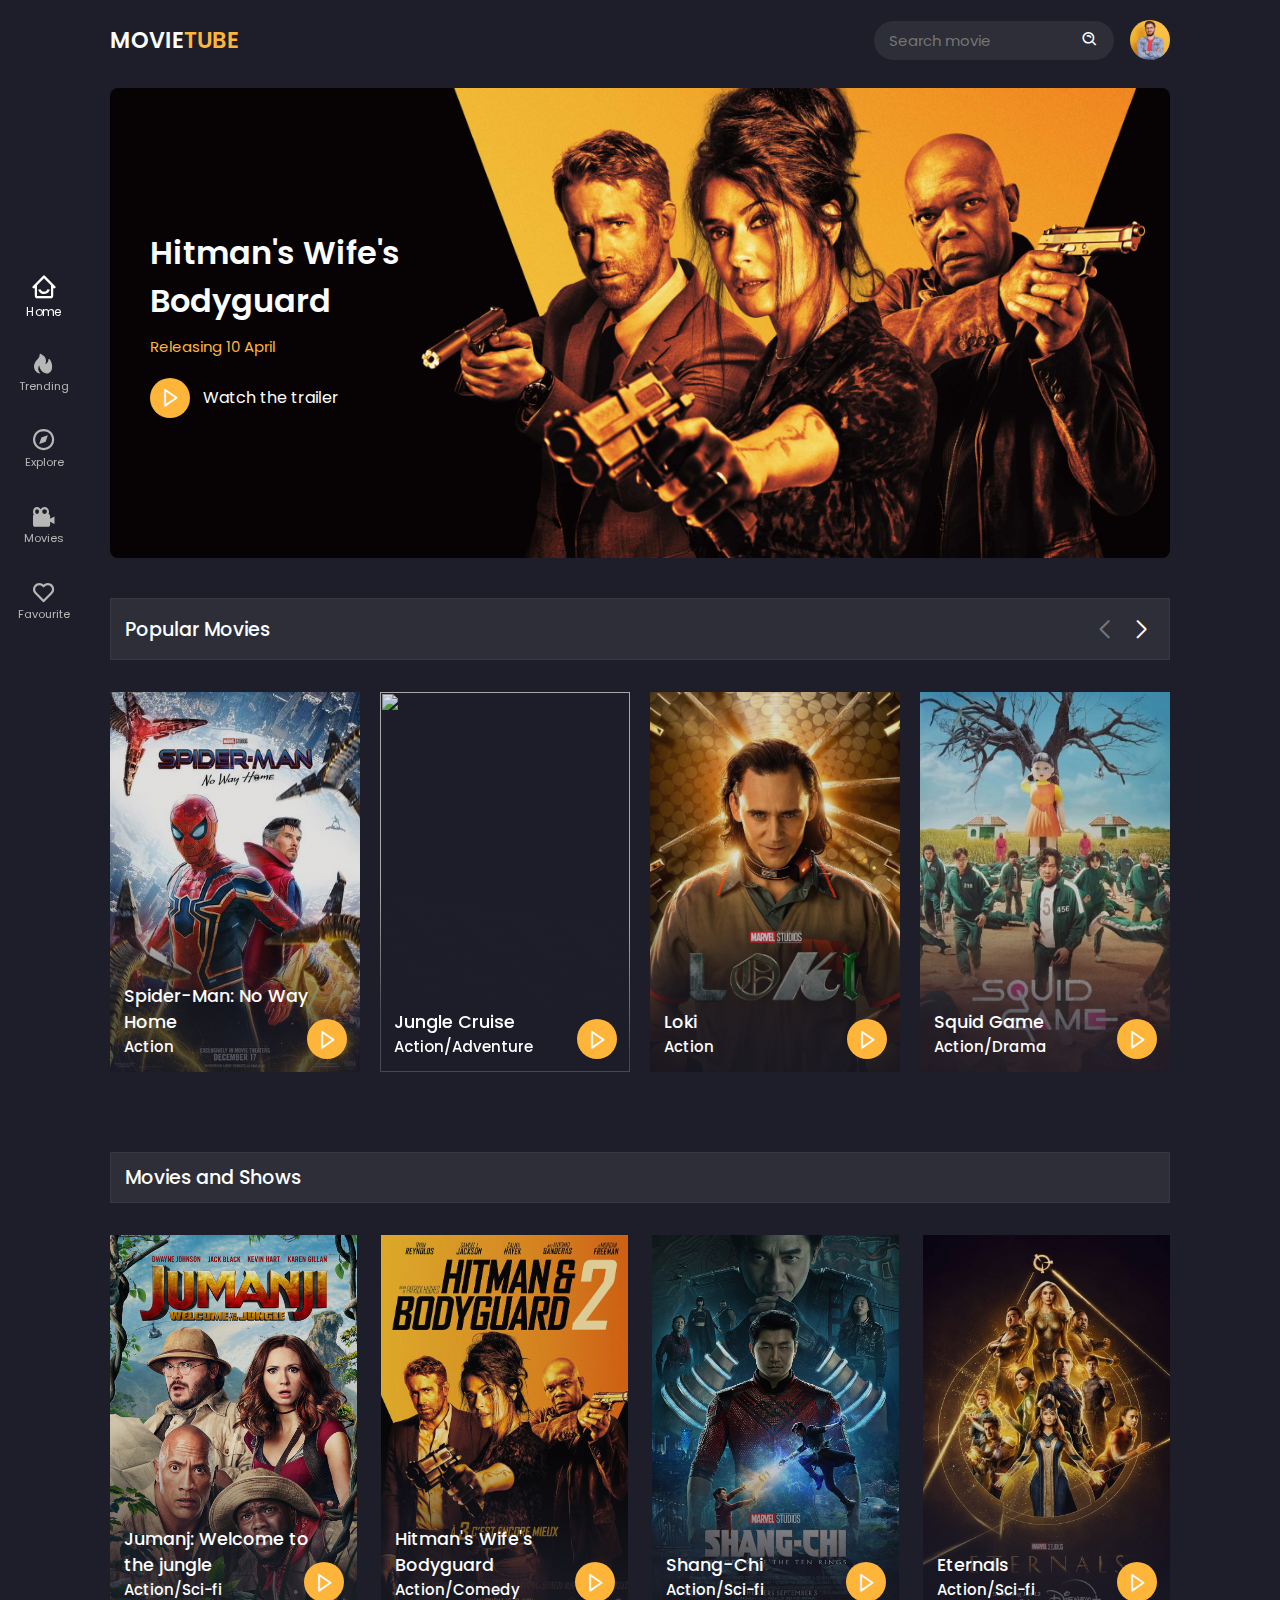
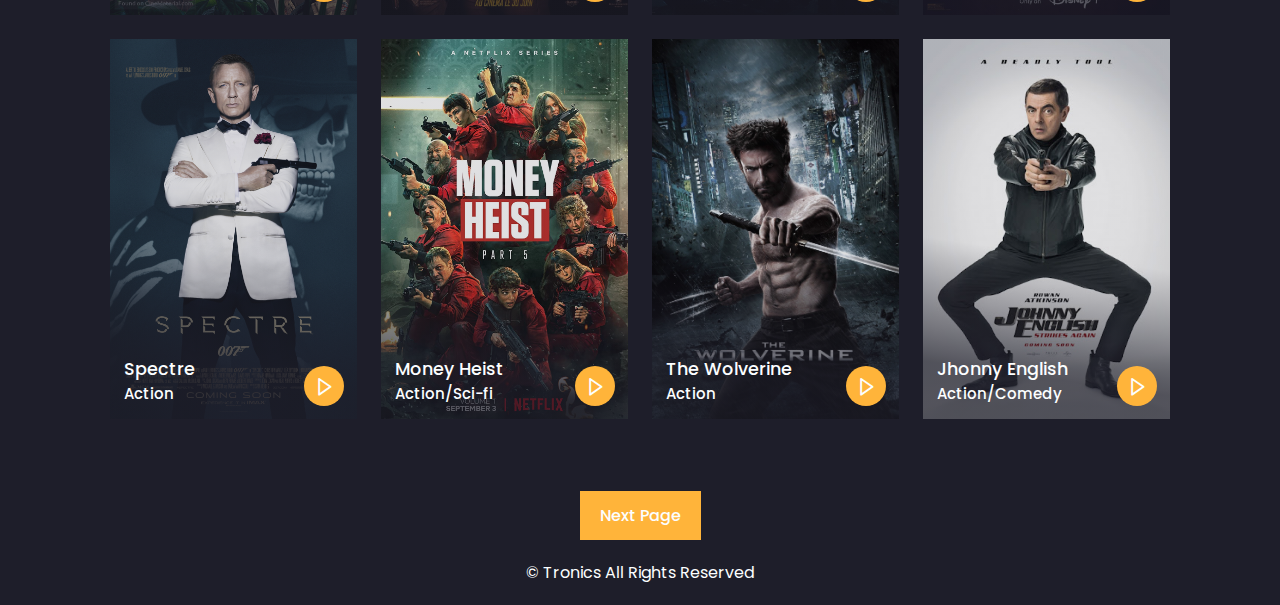
==== movieCaster/index.html @ a9ecf0af "movie caster project" ====
<!DOCTYPE html>
<html lang="en">
<head>
    <meta charset="UTF-8">
    <meta http-equiv="X-UA-Compatible" content="IE=edge">
    <meta name="viewport" content="width=device-width, initial-scale=1.0">
    <title>Responsive movies website</title>
    <!-- link to css -->
    <link rel="stylesheet" href="./css/style.css">
    <!-- link swiper css -->
    <link rel="stylesheet" href="./css/swiper-bundle.min.css">
    <!-- link fav-icon png -->
    <link rel="shortcut icon" href="img/fav-icon.png" type="image/x-icon">
    <!-- box icons -->
    <link href='https://unpkg.com/boxicons@2.1.4/css/boxicons.min.css' rel='stylesheet'>
</head>
<body>

    <!-- header -->
    <header>
        <!-- nav -->
        <div class="nav container">
            <a href="index.html" class="logo">
                movie<span>tube</span>
            </a>
            <!-- search box -->

            <div class="search-box">
                <input type="search" name="" id="search-input" placeholder="Search movie">
                <i class='bx bx-search-alt'></i>
            </div>
            <!-- user -->

            <a href="#" class="user">
                <img src="img/user.jpg" alt="" class="user-img">
            </a>
            <!-- nav bar -->

            <div class="navbar">
                <a href="#home" class="nav-link nav-active">
                    <i class='bx bx-home-smile'></i>
                    <span class="nav-link-title">Home</span>
                </a>
                <a href="#popular" class="nav-link">
                    <i class='bx bxs-hot'></i>
                    <span class="nav-link-title">Trending</span>
                </a>
                <a href="#movies" class="nav-link">
                    <i class='bx bx-compass'></i>
                    <span class="nav-link-title">Explore</span>
                </a>
                <a href="play-page.html" class="nav-link">
                    <i class='bx bxs-camera-movie' ></i>
                    <span class="nav-link-title">Movies</span>
                </a>
                <a href="#home" class="nav-link">
                    <i class='bx bx-heart' ></i>
                    <span class="nav-link-title">Favourite</span>
                </a>
            </div>
        </div>
    </header>

    <!-- home -->

    <section class="home container" id="home">
        <!-- hero image -->
        <img src="img/home-background.png" alt="" class="home-img">
        <!-- hero text -->
        <div class="home-text">
            <h1 class="home-title">
                Hitman's Wife's <br> Bodyguard
            </h1>
            <p>Releasing 10 April</p>
            <a href="#" class="watch-btn">
                <i class='bx bx-right-arrow' ></i>
                <span>Watch the trailer</span>
            </a>
        </div>
    </section>

    <!-- home end -->
    <!-- popular section start-->
    <section class="popular container" id="popular">
        <!-- heading -->
        <div class="heading">
            <h2 class="heading-title">Popular Movies</h2>
            <!-- swiper buttons -->
            <div class="swiper-btn">
              <div class="swiper-button-prev"></div>
              <div class="swiper-button-next"></div>
            </div>
        </div>
        <!-- content -->
        <div class="popular-content swiper">
            <div class="swiper-wrapper">
                <!-- movie box 1 -->
                <div class="swiper-slide">
                    <div class="movie-box">
                        <img src="img/popular-movie-1.jpg" alt="" class="movie-box-img">
                        <div class="box-text">
                            <h2 class="movie-title">Spider-Man: No Way Home</h2>
                            <span class="movie-type">Action</span>
                            <a href="#" class="watch-btn play-btn">
                                <i class='bx bx-right-arrow' ></i>
                            </a>
                        </div>
                    </div>
                </div>
                <!-- movie box 2 -->
                <div class="swiper-slide">
                    <div class="movie-box">
                        <img src="img/popular-movie-2.jpg" alt="" class="movie-box-img">
                        <div class="box-text">
                            <h2 class="movie-title">Jungle Cruise</h2>
                            <span class="movie-type">Action/Adventure</span>
                            <a href="#" class="watch-btn play-btn">
                                <i class='bx bx-right-arrow' ></i>
                            </a>
                        </div>
                    </div>
                </div>
                <!-- movie box 3 -->
                <div class="swiper-slide">
                    <div class="movie-box">
                        <img src="img/popular-movie-3.jpg" alt="" class="movie-box-img">
                        <div class="box-text">
                            <h2 class="movie-title">Loki</h2>
                            <span class="movie-type">Action</span>
                            <a href="#" class="watch-btn play-btn">
                                <i class='bx bx-right-arrow' ></i>
                            </a>
                        </div>
                    </div>
                </div>
                <!-- movie box 4 -->
                <div class="swiper-slide">
                    <div class="movie-box">
                        <img src="img/popular-movie-4.jpg" alt="" class="movie-box-img">
                        <div class="box-text">
                            <h2 class="movie-title">Squid Game</h2>
                            <span class="movie-type">Action/Drama</span>
                            <a href="#" class="watch-btn play-btn">
                                <i class='bx bx-right-arrow' ></i>
                            </a>
                        </div>
                    </div>
                </div>
                <!-- movie box 5 -->
                <div class="swiper-slide">
                    <div class="movie-box">
                        <img src="img/popular-movie-5.jpg" alt="" class="movie-box-img">
                        <div class="box-text">
                            <h2 class="movie-title">The Falcon and The Winter Soldier</h2>
                            <span class="movie-type">Action</span>
                            <a href="#" class="watch-btn play-btn">
                                <i class='bx bx-right-arrow' ></i>
                            </a>
                        </div>
                    </div>
                </div>
                <!-- movie box 6 -->
                <div class="swiper-slide">
                    <div class="movie-box">
                        <img src="img/popular-movie-6.jpg" alt="" class="movie-box-img">
                        <div class="box-text">
                            <h2 class="movie-title">Hawkeye</h2>
                            <span class="movie-type">Action</span>
                            <a href="#" class="watch-btn play-btn">
                                <i class='bx bx-right-arrow' ></i>
                            </a>
                        </div>
                    </div>
                </div>
                <!-- movie box 7 -->
                <div class="swiper-slide">
                    <div class="movie-box">
                        <img src="img/popular-movie-7.jpg" alt="" class="movie-box-img">
                        <div class="box-text">
                            <h2 class="movie-title">Agents of S.H.I.E.L.D</h2>
                            <span class="movie-type">Action</span>
                            <a href="#" class="watch-btn play-btn">
                                <i class='bx bx-right-arrow' ></i>
                            </a>
                        </div>
                    </div>
                </div>
                <!-- movie box 8 -->
                <div class="swiper-slide">
                    <div class="movie-box">
                        <img src="img/popular-movie-8.jpg" alt="" class="movie-box-img">
                        <div class="box-text">
                            <h2 class="movie-title">The Flash</h2>
                            <span class="movie-type">Action/Sci-fi</span>
                            <a href="#" class="watch-btn play-btn">
                                <i class='bx bx-right-arrow' ></i>
                            </a>
                        </div>
                    </div>
                </div>

              </div>
              
        </div>
    </section>
    <!-- popular section end-->
    <!-- Movies section start-->
    <section class="movies container" id="movies">
        <!-- heading -->
        <div class="heading">
            <h2 class="heading-title">Movies and Shows</h2>
        </div>
        <!-- movie content -->
        <div class="movies-content">
            <!-- movie box 1 -->
            <div class="movie-box">
                <img src="img/movie-1.jpg" alt="" class="movie-box-img">
                <div class="box-text">
                    <h2 class="movie-title">Jumanj: Welcome to the jungle</h2>
                    <span class="movie-type">Action/Sci-fi</span>
                    <a href="play-page.html" class="watch-btn play-btn">
                        <i class='bx bx-right-arrow' ></i>
                    </a>
                </div>
            </div>
            <!-- movie box 2 -->
            <div class="movie-box">
                <img src="img/movie-2.jpg" alt="" class="movie-box-img">
                <div class="box-text">
                    <h2 class="movie-title">Hitman's Wife's Bodyguard</h2>
                    <span class="movie-type">Action/Comedy</span>
                    <a href="#" class="watch-btn play-btn">
                        <i class='bx bx-right-arrow' ></i>
                    </a>
                </div>
            </div>
            <!-- movie box 3 -->
            <div class="movie-box">
                <img src="img/movie-3.jpg" alt="" class="movie-box-img">
                <div class="box-text">
                    <h2 class="movie-title">Shang-Chi</h2>
                    <span class="movie-type">Action/Sci-fi</span>
                    <a href="#" class="watch-btn play-btn">
                        <i class='bx bx-right-arrow' ></i>
                    </a>
                </div>
            </div>
            <!-- movie box 4 -->
            <div class="movie-box">
                <img src="img/movie-4.jpg" alt="" class="movie-box-img">
                <div class="box-text">
                    <h2 class="movie-title">Eternals</h2>
                    <span class="movie-type">Action/Sci-fi</span>
                    <a href="#" class="watch-btn play-btn">
                        <i class='bx bx-right-arrow' ></i>
                    </a>
                </div>
            </div>
            <!-- movie box 5 -->
            <div class="movie-box">
                <img src="img/movie-5.jpg" alt="" class="movie-box-img">
                <div class="box-text">
                    <h2 class="movie-title">Spectre</h2>
                    <span class="movie-type">Action</span>
                    <a href="#" class="watch-btn play-btn">
                        <i class='bx bx-right-arrow' ></i>
                    </a>
                </div>
            </div>
            <!-- movie box 6 -->
            <div class="movie-box">
                <img src="img/movie-6.jpg" alt="" class="movie-box-img">
                <div class="box-text">
                    <h2 class="movie-title">Money Heist</h2>
                    <span class="movie-type">Action/Sci-fi</span>
                    <a href="#" class="watch-btn play-btn">
                        <i class='bx bx-right-arrow' ></i>
                    </a>
                </div>
            </div>
            <!-- movie box 7 -->
            <div class="movie-box">
                <img src="img/movie-7.jpg" alt="" class="movie-box-img">
                <div class="box-text">
                    <h2 class="movie-title">The Wolverine</h2>
                    <span class="movie-type">Action</span>
                    <a href="#" class="watch-btn play-btn">
                        <i class='bx bx-right-arrow' ></i>
                    </a>
                </div>
            </div>
            <!-- movie box 8 -->
            <div class="movie-box">
                <img src="img/movie-8.jpg" alt="" class="movie-box-img">
                <div class="box-text">
                    <h2 class="movie-title">Jhonny English</h2>
                    <span class="movie-type">Action/Comedy</span>
                    <a href="#" class="watch-btn play-btn">
                        <i class='bx bx-right-arrow' ></i>
                    </a>
                </div>
            </div>
        </div>
    </section>
    <!-- Movies section end-->
    <!-- next page -->
    <div class="next-page">
        <a href="#" class="next-btn">
            Next Page
        </a>
    </div>
    <!-- copyright -->
    <div class="copyright">
        <p>&#169; Tronics All Rights Reserved</p>
    </div>

<!-- link swiper Js -->
    <script src="./js/swiper-bundle.min.js"></script>
    <!-- link to js -->
    <script src="./js/script.js"></script>
</body>
</html>
---- movieCaster/css/style.css ----
@import url('https://fonts.googleapis.com/css2?family=Montserrat:wght@300;400;500&family=Poppins:ital,wght@0,200;0,300;0,400;0,500;0,600;0,700;0,800;1,200&family=Roboto:ital,wght@0,300;0,400;0,500;0,700;0,900;1,300&display=swap');

*{
    font-family: 'Poppins', sans-serif;
    margin: 0;
    padding: 0;
    scroll-behavior: smooth;
    box-sizing: border-box;
    scroll-padding-top: 2rem;
}


:root {
    --main-color: #ffb43a;
    --hover-color: hsl(37, 94%, 57%);
    --body-color: #1e1e2a;
    --container-color: #2d2e37;
    --text-color: #fcfeff;
}

/* custom scroll bar */
html::-webkit-scrollbar{
    width: 0.5rem;
    background: transparent;
}

html::-webkit-scrollbar-thumb{
    background: var(--main-color);
}

/* selection color*/
::selection {
    background: var(--main-color);
    color: var(--text-color);
}

a {
    text-decoration: none;
}

li {
    list-style: none;
}

section {
    padding: 3rem 0 2rem;
}

img {
    width: 100%;
}

.bx {
    cursor: pointer;
}

body {
    background: var(--body-color);
    color: var(--text-color);
}


.container {
    max-width: 1060px;
    margin: auto;
    width: 100%;
}


header {
    position: fixed;
    top: 0;
    left: 0;
    width: 100%;
    background: var(--body-color);
    z-index: 100;
}
/* nav */

.nav {
    display: flex;
    align-items: center;
    justify-content: center;
    padding: 20px 0;
}

/* logo */

.logo {
    font-size: 1.4rem;
    color: var(--text-color);
    font-weight: 600;
    text-transform: uppercase;
    margin: 0 auto 0 0;
}


.logo span{
    color: var(--main-color);
}

/* search */

.search-box {
    max-width: 240px;
    width: 100%;
    display: flex;
    align-items: center;
    column-gap: 0.7rem;
    padding: 8px 15px;
    background: var(--container-color);
    border-radius: 4rem;
    margin-right: 1rem;
}


.search-box .bx {
    font-size: 1.1rem;
}

.search-box .bx:hover {
    color: var(--main-color);
}

#search-input {
    width: 100%;
    border: none;
    outline: none;
    color: var(--text-color);
    background: transparent;
    font-size: 0.938rem;
}


/* user */

.user {
    display: flex;
}

.user-img {
    width: 40px;
    height: 40px;
    border-radius: 50%;
    object-fit: cover;
    object-position: center;
}


/* navbar */

.navbar {
    position: fixed;
    top: 50%;
    transform: translateY(-50%);
    left: 18px;
    display: flex;
    flex-direction: column;
    row-gap: 2.1rem;
}

.nav-link {
    display: flex;
    flex-direction: column;
    align-items: center;
    color: #b7b7b7;
}

.nav-link:hover, 
.nav-active {
    color: var(--text-color);
    transition: 0.3 all linear;
    transform: scale(1.1);
}

.nav-link .bx{
    font-size: 1.6rem;
}

.nav-link-title {
    font-size: 0.7rem;
}

/* home */

.home {
    position: relative;
    min-height: 470px;
    display: flex;
    align-items: center;
    margin-top: 5rem !important;
    border-radius: 0.5rem;
}

.home-img {
    position: absolute;
    width: 100%;
    height: 100%;
    z-index: -1;
    object-fit: cover;
    border-radius: 0.5rem;
}


.home-text {
    padding-left: 40px;
}

.home-title {
    font-size: 2rem;
    font-weight: 600;
}

.home-text p {
    font-size: 0.938rem;
    margin: 10px 0 20px;
    color: var(--main-color);
}

.watch-btn {
    display: flex;
    align-items: center;
    column-gap: 0.8rem;
    color: var(--text-color);
}

.watch-btn .bx {
    font-size: 21px;
    background: var(--main-color);
    width: 40px;
    height: 40px;
    border-radius: 50%;
    display: flex;
    align-items: center;
    justify-content: center;
}

.watch-btn .bx:hover {
    background: var(--hover-color);
}

.watch-btn span {
    font-size: 1rem;
    font-weight: 400;
}

/* heading  */

.heading {
    display: flex;
    align-items: center;
    justify-content: space-between;
    background: var(--container-color);
    padding: 8px 14px;
    border: 1px solid hsl(200 100% 99% / 5%);
    margin-bottom: 2rem;
}

.heading-title {
    font-size: 1.2rem;
    font-weight: 500;
}
/* movie box */
.movie-box {
    position: relative;
    width: 100%;
    height: 380px;
    overflow: hidden;
}

.movie-box-img {
    width: 100%;
    height: 100%;
    object-fit: cover;
}

.movie-box .box-text {
    position: absolute;
    bottom: 0;
    left: 0;
    width: 100%;
    height: 100%;
    display: flex;
    flex-direction: column;
    justify-content: flex-end;
    padding: 14px;
    background: linear-gradient(8deg,
    hsl(240 17% 14% / 74%) 14%,
    hsl(240 17% 14% / 14%) 44%);
    overflow: hidden;
}

.movie-title {
    font-size: 1.1rem;
    font-weight: 500;
}

.movie-type {
    font-size: 0.938rem;
    font-weight: 500;
}

.play-btn {
    position: absolute;
    bottom: 0.8rem;
    right: 0.8rem;
}

/* swiper-btn */
.swiper-btn {
    display: flex;
}

.swiper-button-next, .swiper-button-prev {
    position: static !important;
    margin: 0 0 0 10px !important;
}

.swiper-button-next::after, 
.swiper-button-prev::after {
    color: var(--text-color);
    font-size: 18px !important;
    font-weight: 700;
}

/* movies */

.movies .heading {
    padding: 10px 14px;
}

.movies-content {
    display: grid;
    grid-template-columns: repeat(auto-fit,minmax(247px,1fr));
    gap: 1.5rem;
}

.movies-content .movie-box:hover .movie-box-img {
    transform: scale(1.1);
    transition: 0.5s;
}

.next-page {
    display: flex;
    align-items: center;
    justify-content: center;
    margin-top: 2.5rem;
}


.next-btn {
    background: var(--main-color);
    transition: 0.3s all linear;
    padding: 12px 20px;
    color: var(--text-color);
    font-weight: 500;
}

.next-btn:hover {
    background: var(--hover-color);
    transition: 0.3s all linear;
}

/* copyright */

.copyright {
    text-align: center;
    padding: 20px;
}


/* play-container */

.play-container {
    position: relative;
    min-height: 540px;
    margin-top: 5rem !important; 
}

.play-img {
    position: absolute;
    width: 100%;
    height: 100%;
    object-fit: cover;
    object-position: center;
    z-index: -1;
}

.play-text {
    position: absolute;
    bottom: 0;
    left: 0;
    width: 100%;
    height: 100%;
    display: flex;
    flex-direction: column;
    justify-content: flex-end;
    padding: 40px;
    background: linear-gradient(8deg,
    hsl(240 17% 14% / 74%) 14%,
    hsl(240 17% 14% / 14%) 44%);
}


.play-text h2{
    font-size: 1.5rem;
    font-weight: 600;
}

.rating {
    display: flex;
    align-items: center;
    column-gap: 2px;
    font-size: 1.1rem;
    color: var(--main-color);
    margin-top: 4px;
}


.tags {
    display: flex;
    align-items: center;
    column-gap: 8px;
    margin: 1rem 0;
}

.tags span {
    background: var(--container-color);
    padding: 0 4px;
}

.play-movie {
    position: absolute;
    bottom: 15rem;
    right: 32rem;
    display: flex !important;
    align-items: center;
    justify-content: center;
    width: 45px;
    height: 45px;
    border-radius: 50%;
    background: var(--main-color);
    font-size: 24px;
    animation: animate 2s linear infinite;
}


@keyframes animate {
    0% {
        box-shadow: 0 0 0 0 rgb(255, 180, 58, 0.7);
    }
    40% {
        box-shadow: 0 0 0 50px rgb(255, 193, 7, 0);
    }
    80% {
        box-shadow: 0 0 0 50px rgb(255, 193, 7, 0);
    }
    100% {
        box-shadow: 0 0 0 rgb(255, 193, 7, 0);
    }
}

/* video conatainer */

.video-container {
    position: fixed;
    top: 0;
    left: 0;
    display: none;
    align-items: center;
    justify-content: center;
    width: 100%;
    height: 100%;
    background: hsl(234 10% 20% / 60%);
    z-index: 100;
}

.video-container.show-video {
    display: flex;
}


.video-box {
    position: relative;
    width: 72%;
}

.video-box #myvideo {
    width: 100%;
    aspect-ratio: 16/9;
}

.close-video {
    position: absolute;
    top: -3rem;
    right: 0;
    font-size: 40px;
    color: var(--main-color);
}

/* about-movie */
.about-movie {
    margin-top: 2rem;
}

.about-movie h2 {
    font-size: 1.4rem;
    font-weight: 600;
    color: var(--main-color);
}

.about-movie p {
    max-width: 600px;
    font-size: 0.948rem;
    margin: 10px 0;
}


/* cast heading */
.cast-heading {
    font-size: 1.2rem;
    font-weight: 600;
    margin-bottom: 1rem;
    color: var(--main-color);
}

.cast {
    display: grid;
    grid-template-columns: repeat(auto-fit, minmax(150px, 150px));
    gap: 1rem;
}

.cast-img {
    width: 150px;
    height: 180px;
    object-fit: cover;
    object-position: center;

}

/* download */

.download {
    max-width: 800px;
    width: 1005;
    margin: auto;
    display: grid;
    justify-content: center;
    margin-top: 2rem;
}

.download-title {
    text-align: center;
    font-size: 1.4rem;
    font-weight: 500;
    margin: 1.6rem 0;
    color: var(--main-color);
}

.download-links {
    display: grid;
    grid-template-columns: repeat(3,1fr);
    gap: 10px;
    margin-bottom: 2rem;
}

.download-links a {
    text-align: center;
    background: var(--main-color);
    padding: 12px 24px;
    color: var(--body-color);
    letter-spacing: 1px;
    font-weight: 500;
}

.download-links a:hover {
    background: var(--hover-color);
}

/* responsive */
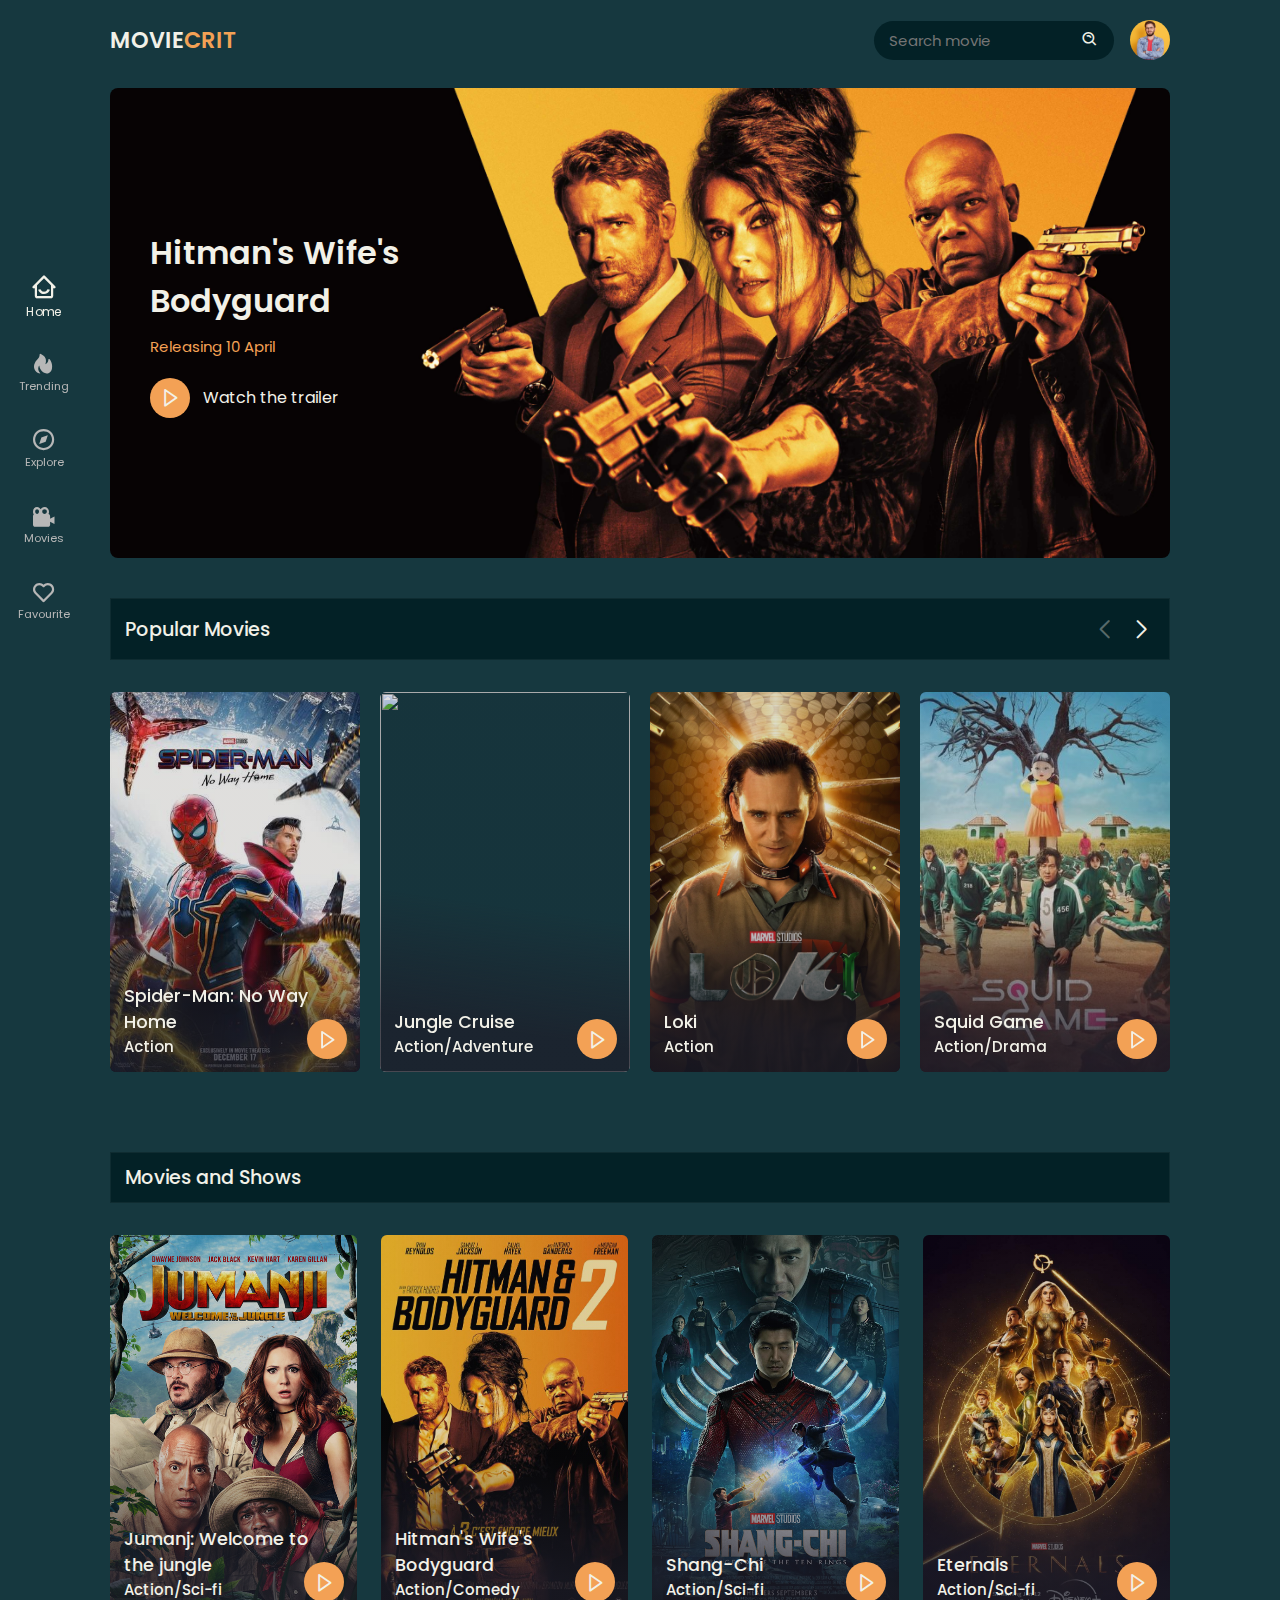
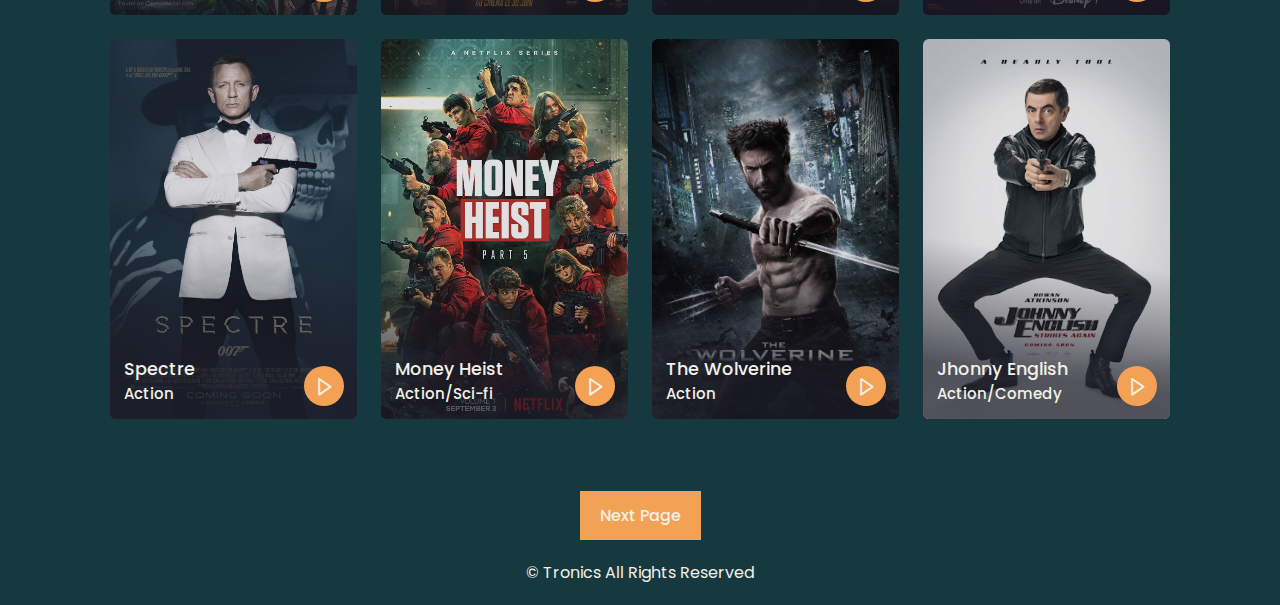
==== commit 36d3a516: "movie caster project made responsive and changed some css styles" ====
--- a/movieCaster/index.html
+++ b/movieCaster/index.html
@@ -21,7 +21,7 @@
         <!-- nav -->
         <div class="nav container">
             <a href="index.html" class="logo">
-                movie<span>tube</span>
+                movie<span>crit</span>
             </a>
             <!-- search box -->
 
--- a/movieCaster/css/style.css
+++ b/movieCaster/css/style.css
@@ -11,11 +11,11 @@
 
 
 :root {
-    --main-color: #ffb43a;
-    --hover-color: hsl(37, 94%, 57%);
-    --body-color: #1e1e2a;
-    --container-color: #2d2e37;
-    --text-color: #fcfeff;
+    --main-color: #f3a155;
+    --hover-color: hsl(189, 85%, 8%);
+    --body-color: #16383f;
+    --container-color: hsl(189, 85%, 8%);
+    --text-color: #f2f1e8;
 }
 
 /* custom scroll bar */
@@ -266,6 +266,7 @@
     width: 100%;
     height: 380px;
     overflow: hidden;
+    border-radius: 6px;
 }
 
 .movie-box-img {
@@ -500,7 +501,7 @@
 
 /* about-movie */
 .about-movie {
-    margin-top: 2rem;
+    margin-top: 2rem !important;
 }
 
 .about-movie h2 {
@@ -577,4 +578,212 @@
     background: var(--hover-color);
 }
 
-/* responsive */+/* responsive */
+
+@media (max-width: 1220px){
+    .navbar {
+        bottom: 0;
+        left: 0;
+        right: 0;
+        top: auto;
+        transform: translateY(0);
+        flex-direction: row;
+        justify-content: space-evenly;
+        row-gap: 1px;
+        padding: 10px;
+        border-top: 1px solid hsl(200 100% 99% / 5%);
+        background: linear-gradient(8deg, 
+        hsl(240 17% 14% / 100%) 5%,
+        hsl(240 17% 14% / 90%) 100%);
+    }
+    .nav-link .bx {
+        font-size: 1.5rem;
+    }
+    .copyright {
+        margin-bottom: 4rem;
+    }
+}
+
+@media (max-width: 1090px) {
+    .container {
+        margin: 0 auto;
+        width: 95%;
+    }
+}
+
+@media (max-width: 996px){
+    .movie-box {
+        height: 330px;
+    }
+    .movies-content {
+        grid-template-columns: repeat(auto-fit,minmax(214px,1fr));
+    }
+}
+
+@media (max-width: 888px){
+    .nav {
+        padding: 14px 0;
+    }
+    .home {
+        min-height: 440px;
+        margin-top: 4rem !important;
+    }
+    .home-text {
+        padding-left: 16px;
+    }
+    .home-title {
+        font-size: 1.6rem;
+    }
+    .watch-btn span {
+        font-size: 0.9rem;
+    }
+    .movie-title {
+        font-size: 1rem;
+        padding-right: 30px;
+    }
+    .play-container {
+        min-height: 440px;
+        margin-top: 4rem !important;
+    }
+    .play-movie {
+        bottom: 14rem;
+        right: 4rem;
+    }
+    .cast {
+        justify-content: center;
+    }
+}
+
+
+/* for medium devices */
+
+@media (max-width: 768px) {
+    .nav {
+        padding: 11px 0; 
+    }
+
+    .logo {
+        font-size: 1.2rem;
+    }
+
+    section {
+        padding: 2rem 0;
+    }
+    .home-img {
+        object-position: left;
+    }
+    .movie-type {
+        font-size: 0.875rem;
+        margin-top: 2px;
+    }
+    .tags span,
+    .about-movie p {
+        font-size: 0.875rem;
+    }
+
+    p {
+        font-size: 0.875rem;
+    }
+    .play-text h2,
+    .about-movie h2 {
+        font-size: 1.3rem;
+    }
+    .play-movie {
+        bottom: 10rem;
+        right: 2rem;
+    }
+}
+
+
+@media (max-width: 514px){
+    .home {
+        min-height: 380px;
+    }
+    .heading {
+        padding: 2px 14px;
+    }
+    .heading-title {
+        font-size: 1rem;
+    }
+    .play-text {
+        padding: 20px;
+    }
+    .play-movie {
+        bottom: 4rem;
+    }
+    .video-box {
+        width: 94%;
+    }
+    .cast-heading {
+        font-size: 1.1rem;
+    }
+    .cast-title {
+        font-size: 0.9rem;
+    }
+}
+
+
+@media (max-width: 404px) {
+    *{
+        scroll-padding-top: 5rem;
+    }
+    .nav {
+        display: grid;
+        grid-template-columns: 1fr;
+        grid-template-rows: 1fr 1fr;
+        row-gap: 5px;
+    }
+    .search-box {
+        max-width: 100%;
+        width: 100%;
+        border-radius: 4px;
+        order: 3;
+        grid-column-start: 1;
+        grid-column-end: 3;
+    }
+    .home,
+    .play-container {
+        margin-top: 7rem !important;
+    }
+    .movie-box {
+        height: 300px;
+    }
+    .movies-content {
+        grid-template-columns: repeat(auto-fit, minmax(150px, 1fr));
+        gap: 1rem;
+    }
+}
+
+
+/* for small devices */
+
+@media (max-width: 370px) {
+    .home {
+        min-height: 300px;
+    }
+
+    .movie-box {
+        height: 285px;
+    }
+
+    .user-img, .watch-btn.bx {
+        width: 35px;
+        height: 35px;
+    }
+
+    .navbar {
+        justify-content: space-around;
+        padding: 8px 0;
+    }
+
+    .nav-link .bx {
+        font-size: 1.4rem;
+    }
+    .about-movie {
+        text-align: justify;
+    }
+
+    .download-links {
+        grid-template-columns: 1fr;
+    }
+}